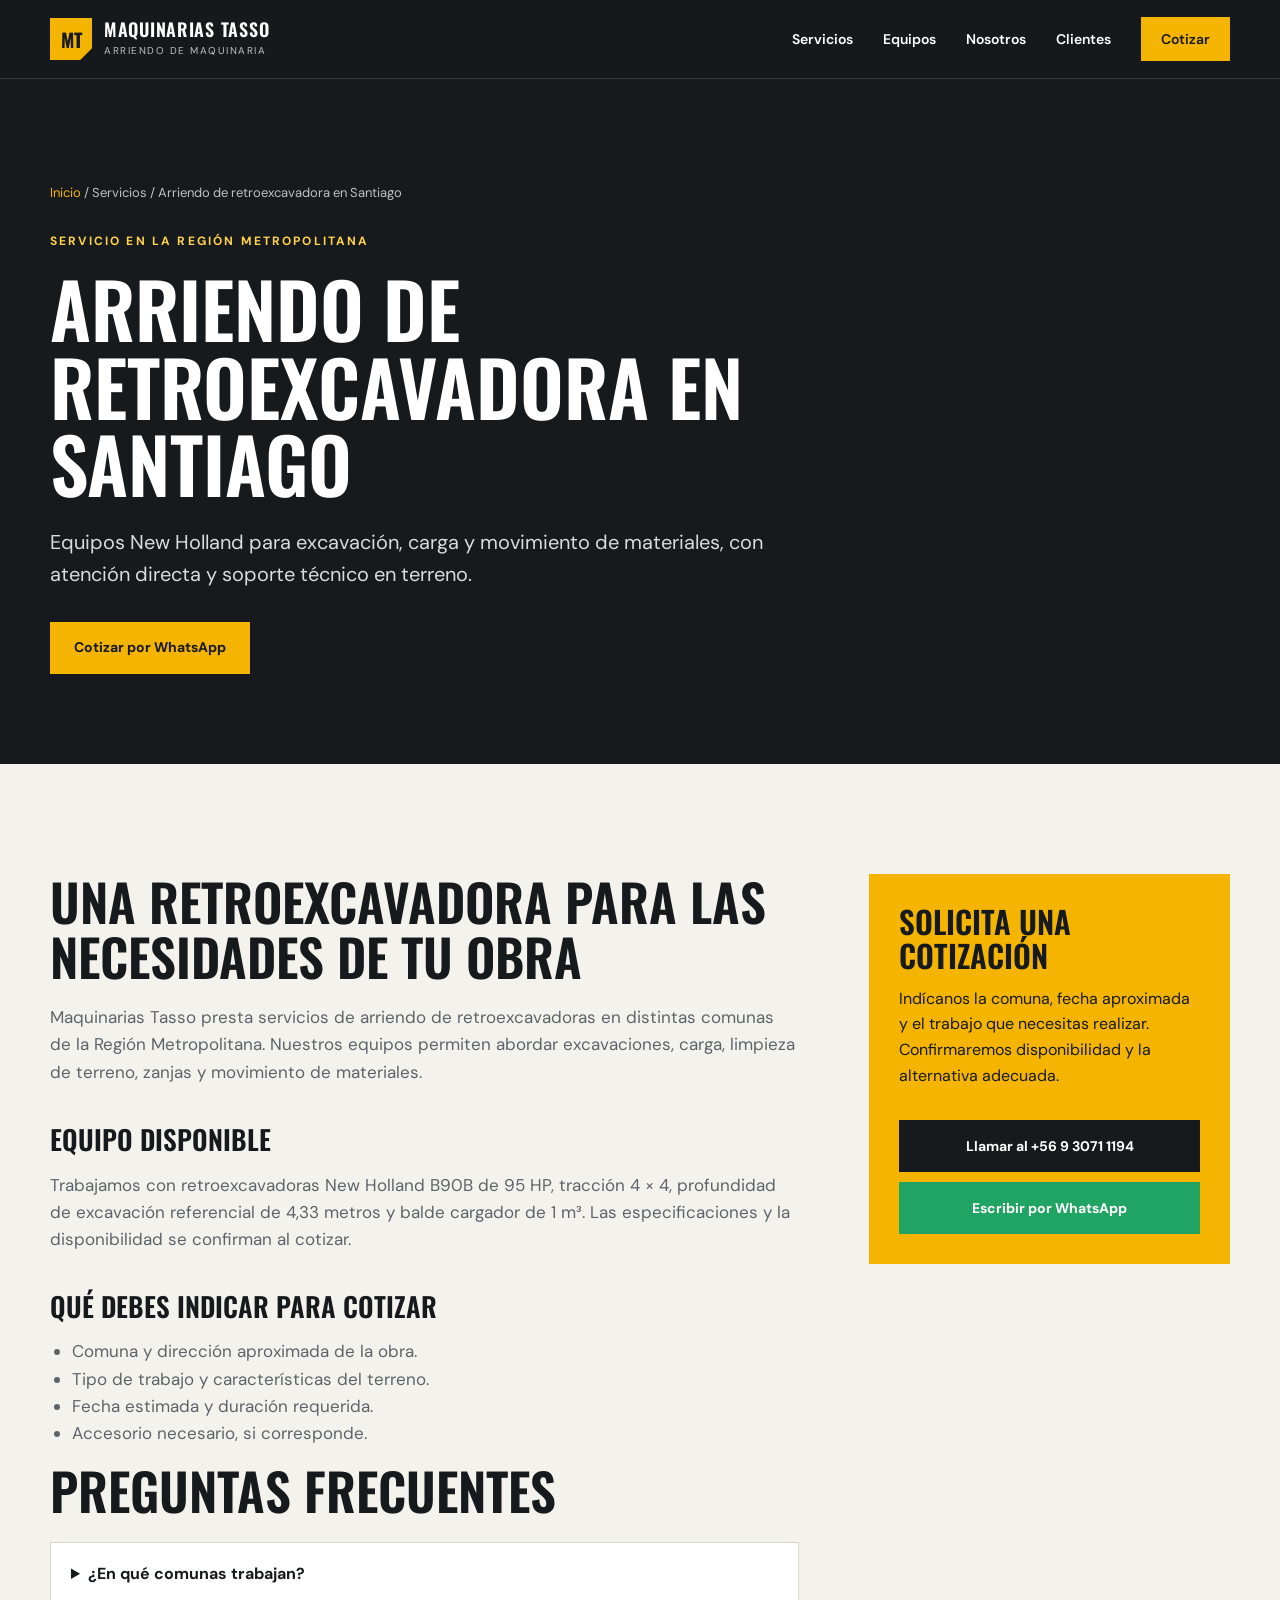
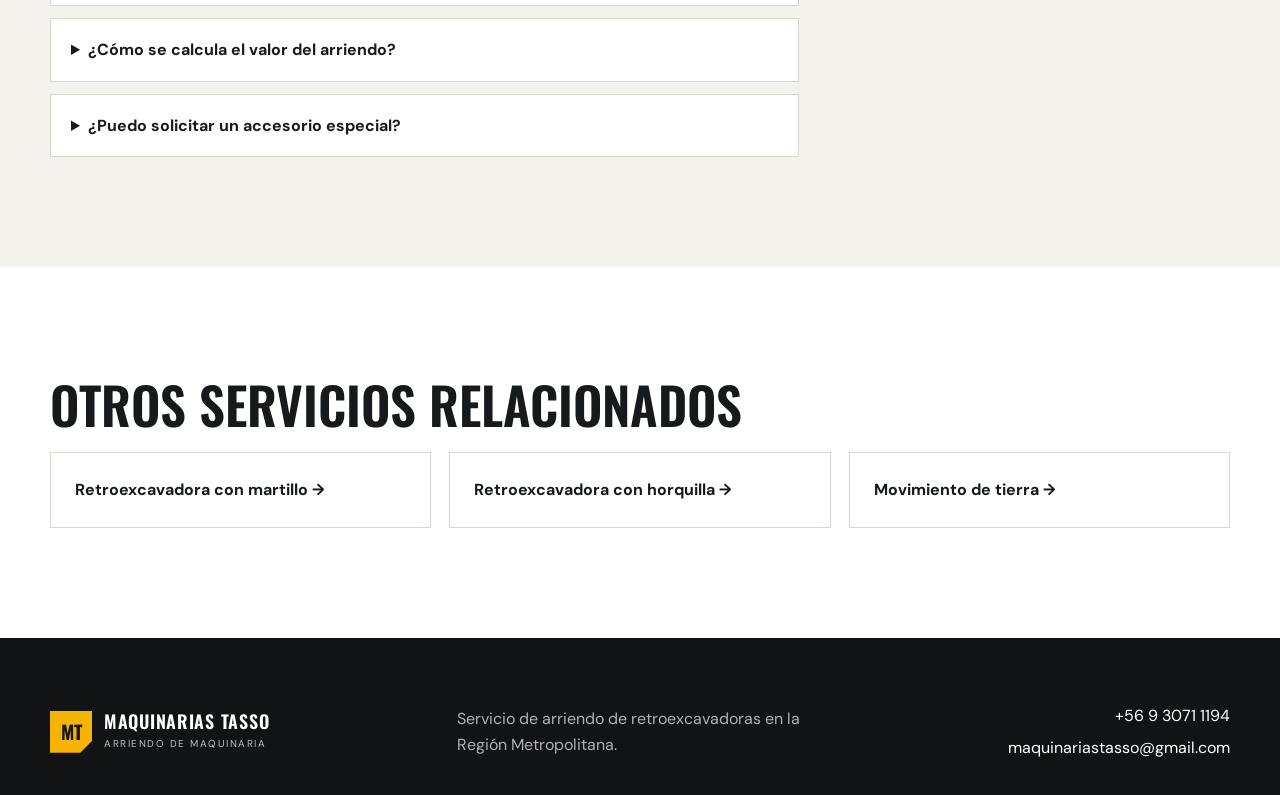
==== arriendo-retroexcavadora-santiago/index.html @ bdd865bc "Crea arriendo-retroexcavadora-santiago" ====
<!doctype html>
<html lang="es-CL">
<head>
  <meta charset="utf-8">
  <meta name="viewport" content="width=device-width, initial-scale=1">
  <title>Arriendo de retroexcavadora en Santiago | Maquinarias Tasso</title>
  <meta name="description" content="Arriendo de retroexcavadora en Santiago y la Región Metropolitana para excavación, carga y apoyo en obras. Cotiza directamente con Maquinarias Tasso.">
  <meta name="robots" content="index,follow">
  <meta name="theme-color" content="#171a1d">
  <link rel="icon" href="../assets/favicon.svg" type="image/svg+xml">
  <link rel="canonical" href="https://maquinariastasso.cl/arriendo-retroexcavadora-santiago/">
  <meta property="og:title" content="Arriendo de retroexcavadora en Santiago | Maquinarias Tasso">
  <meta property="og:description" content="Arriendo de retroexcavadora en Santiago y la Región Metropolitana para excavación, carga y apoyo en obras. Cotiza directamente con Maquinarias Tasso.">
  <meta property="og:type" content="website">
  <meta property="og:url" content="https://maquinariastasso.cl/arriendo-retroexcavadora-santiago/">
  <meta property="og:image" content="https://maquinariastasso.cl/assets/retroexcavadora-portada-censurada.webp">
  <link rel="preconnect" href="https://fonts.googleapis.com">
  <link rel="preconnect" href="https://fonts.gstatic.com" crossorigin>
  <link href="https://fonts.googleapis.com/css2?family=DM+Sans:wght@400;500;600;700&family=Oswald:wght@500;600;700&display=swap" rel="stylesheet">
  <link rel="stylesheet" href="../styles.css?v=20260804-10">
  <script type="application/ld+json">
  {"@context":"https://schema.org","@type":"Service","name":"Arriendo de retroexcavadora en Santiago","description":"Arriendo de retroexcavadora en Santiago y la Región Metropolitana para excavación, carga y apoyo en obras. Cotiza directamente con Maquinarias Tasso.","url":"https://maquinariastasso.cl/arriendo-retroexcavadora-santiago/","areaServed":{"@type":"AdministrativeArea","name":"Región Metropolitana de Santiago"},"provider":{"@type":"LocalBusiness","@id":"https://maquinariastasso.cl/#empresa","name":"Maquinarias Tasso","telephone":"+56930711194","email":"maquinariastasso@gmail.com"}}
  </script>
</head>
<body>
  <header class="site-header">
    <div class="container nav-wrap">
      <a class="brand" href="/" aria-label="Maquinarias Tasso, inicio"><span class="brand-mark">MT</span><span><strong>Maquinarias Tasso</strong><small>Arriendo de maquinaria</small></span></a>
      <nav aria-label="Navegación principal"><a href="/#servicios">Servicios</a><a href="/#equipos">Equipos</a><a href="/#nosotros">Nosotros</a><a href="/#clientes">Clientes</a><a class="nav-cta" href="/#contacto">Cotizar</a></nav>
    </div>
  </header>
  <main>
    <section class="service-hero">
      <div class="container">
        <p class="breadcrumbs"><a href="/">Inicio</a> / Servicios / Arriendo de retroexcavadora en Santiago</p>
        <p class="eyebrow">Servicio en la Región Metropolitana</p>
        <h1>Arriendo de retroexcavadora en Santiago</h1>
        <p class="lead">Equipos New Holland para excavación, carga y movimiento de materiales, con atención directa y soporte técnico en terreno.</p>
        <a class="button button-primary" href="https://wa.me/56930711194?text=Hola%2C%20quiero%20cotizar%20Arriendo%20de%20retroexcavadora%20en%20Santiago." target="_blank" rel="noopener">Cotizar por WhatsApp</a>
      </div>
    </section>
    <section class="section">
      <div class="container service-layout">
        <article class="service-copy">
          <h2>Una retroexcavadora para las necesidades de tu obra</h2><p>Maquinarias Tasso presta servicios de arriendo de retroexcavadoras en distintas comunas de la Región Metropolitana. Nuestros equipos permiten abordar excavaciones, carga, limpieza de terreno, zanjas y movimiento de materiales.</p><h3>Equipo disponible</h3><p>Trabajamos con retroexcavadoras New Holland B90B de 95 HP, tracción 4 × 4, profundidad de excavación referencial de 4,33 metros y balde cargador de 1 m³. Las especificaciones y la disponibilidad se confirman al cotizar.</p><h3>Qué debes indicar para cotizar</h3><ul><li>Comuna y dirección aproximada de la obra.</li><li>Tipo de trabajo y características del terreno.</li><li>Fecha estimada y duración requerida.</li><li>Accesorio necesario, si corresponde.</li></ul>
          <h2>Preguntas frecuentes</h2>
          <div class="faq-list">
            <details><summary>¿En qué comunas trabajan?</summary><p>La cobertura es la Región Metropolitana y se confirma según ubicación y disponibilidad.</p></details>
            <details><summary>¿Cómo se calcula el valor del arriendo?</summary><p>Depende del lugar, duración, tipo de trabajo y configuración requerida. Envíanos esos datos para preparar una cotización.</p></details>
            <details><summary>¿Puedo solicitar un accesorio especial?</summary><p>Sí. Consulta por martillo hidráulico, horquilla y tercera función según disponibilidad.</p></details>
          </div>
        </article>
        <aside class="quote-panel">
          <h2>Solicita una cotización</h2>
          <p>Indícanos la comuna, fecha aproximada y el trabajo que necesitas realizar. Confirmaremos disponibilidad y la alternativa adecuada.</p>
          <a class="button button-dark" href="tel:+56930711194">Llamar al +56 9 3071 1194</a>
          <a class="button button-whatsapp" href="https://wa.me/56930711194" target="_blank" rel="noopener">Escribir por WhatsApp</a>
        </aside>
      </div>
    </section>
    <section class="section related-services">
      <div class="container">
        <h2>Otros servicios relacionados</h2>
        <div class="related-grid"><a href="/retroexcavadora-con-martillo/">Retroexcavadora con martillo →</a><a href="/retroexcavadora-con-horquilla/">Retroexcavadora con horquilla →</a><a href="/movimiento-de-tierra-santiago/">Movimiento de tierra →</a></div>
      </div>
    </section>
  </main>
  <footer><div class="container footer-grid"><div class="brand"><span class="brand-mark">MT</span><span><strong>Maquinarias Tasso</strong><small>Arriendo de maquinaria</small></span></div><p>Servicio de arriendo de retroexcavadoras en la Región Metropolitana.</p><div><a href="tel:+56930711194">+56 9 3071 1194</a><a href="mailto:maquinariastasso@gmail.com">maquinariastasso@gmail.com</a></div></div></footer>
</body>
</html>
---- styles.css ----
:root{--ink:#171a1d;--muted:#5d6469;--yellow:#f4b400;--yellow-2:#ffd34d;--paper:#f4f2ed;--white:#fff;--green:#1fa463;--line:#d9d7d0;--max:1180px}*{box-sizing:border-box}html{scroll-behavior:smooth;scroll-padding-top:84px}body{margin:0;color:var(--ink);font-family:"DM Sans",sans-serif;background:var(--paper);line-height:1.6}img{max-width:100%;display:block}a{color:inherit;text-decoration:none}.container{width:min(calc(100% - 40px),var(--max));margin:auto}.skip-link{position:absolute;left:-9999px}.skip-link:focus{left:16px;top:12px;z-index:99;background:#fff;padding:10px}.site-header{position:fixed;inset:0 0 auto;z-index:50;background:rgba(23,26,29,.93);color:#fff;border-bottom:1px solid rgba(255,255,255,.13);backdrop-filter:blur(14px)}.nav-wrap{height:78px;display:flex;align-items:center;justify-content:space-between}.brand{display:flex;align-items:center;gap:12px}.brand-mark{display:grid;place-items:center;width:42px;height:42px;background:var(--yellow);color:var(--ink);font:700 19px/1 "Oswald",sans-serif;clip-path:polygon(0 0,100% 0,100% 72%,72% 100%,0 100%)}.brand strong,.brand small{display:block}.brand strong{font:600 18px/1.2 "Oswald",sans-serif;text-transform:uppercase;letter-spacing:.04em}.brand small{font-size:10px;letter-spacing:.15em;text-transform:uppercase;color:#bbc0c3;margin-top:3px}nav{display:flex;align-items:center;gap:30px}nav a{font-size:14px;font-weight:600}nav a:not(.nav-cta):hover{color:var(--yellow)}.nav-cta{background:var(--yellow);color:var(--ink);padding:11px 20px}.menu-toggle{display:none;color:#fff;background:none;border:1px solid #666;padding:8px 12px}.hero{height:max(720px,100vh);min-height:720px;position:relative;color:#fff;display:flex;align-items:center;overflow:hidden}.hero-image,.hero-overlay{position:absolute;inset:0}.hero-image{background:url("assets/retroexcavadora-new-holland.jpg") center/cover}.hero-overlay{background:linear-gradient(90deg,rgba(10,12,14,.93) 0%,rgba(10,12,14,.65) 50%,rgba(10,12,14,.1) 100%),linear-gradient(0deg,rgba(10,12,14,.75),transparent 45%)}.hero-content{position:relative;z-index:2;padding:105px 0 170px}.eyebrow{margin:0 0 18px;color:var(--yellow-2);font-size:12px;font-weight:700;text-transform:uppercase;letter-spacing:.18em}.eyebrow.dark{color:#8a6500}.hero h1,.section h2,.contact h2{font-family:"Oswald",sans-serif;text-transform:uppercase;line-height:1.02;margin:0}.hero h1{font-size:clamp(52px,7.4vw,100px);max-width:850px;letter-spacing:-.025em}.hero-lead{max-width:650px;font-size:clamp(18px,2vw,22px);color:#e0e2e3;margin:24px 0 32px}.hero-actions{display:flex;gap:12px;flex-wrap:wrap}.button{display:inline-flex;align-items:center;justify-content:center;min-height:52px;padding:13px 24px;font-weight:700;border:0;cursor:pointer;font:700 14px/1.2 "DM Sans",sans-serif}.button-primary{background:var(--yellow);color:var(--ink)}.button-primary:hover{background:var(--yellow-2)}.button-whatsapp{background:var(--green);color:#fff}.phone-link{display:inline-block;margin-top:18px;font:600 18px "Oswald",sans-serif;letter-spacing:.04em}.hero-stats{position:absolute;z-index:3;bottom:0;left:50%;transform:translateX(-50%);display:grid;grid-template-columns:repeat(3,1fr);background:var(--yellow);color:var(--ink)}.hero-stats div{padding:24px 30px;border-right:1px solid rgba(0,0,0,.18)}.hero-stats div:last-child{border:0}.hero-stats strong,.hero-stats span{display:block}.hero-stats strong{font:600 26px "Oswald",sans-serif;text-transform:uppercase}.hero-stats span{font-size:12px;text-transform:uppercase;letter-spacing:.08em}.section{padding:110px 0}.section-heading{margin-bottom:48px}.section-heading h2,.contact h2{font-size:clamp(38px,5vw,65px);letter-spacing:-.02em}.split-heading,.fleet-heading{display:grid;grid-template-columns:1.35fr .65fr;gap:80px;align-items:end}.split-heading>p,.fleet-heading>p{color:var(--muted);margin:0 0 5px}.service-grid{display:grid;grid-template-columns:repeat(3,1fr);border-top:1px solid var(--line);border-bottom:1px solid var(--line)}.service-grid article{padding:38px 35px 42px 0;border-right:1px solid var(--line);margin-right:35px}.service-grid article:last-child{border:0;margin:0}.number{font:600 13px "Oswald";color:#9b780f}.service-grid h3{font:600 26px/1.15 "Oswald";text-transform:uppercase;margin:28px 0 14px}.service-grid p{color:var(--muted);margin:0}.fleet{background:var(--ink);color:#fff}.fleet-heading>p{color:#b8bdc0}.fleet-grid{display:grid;grid-template-columns:1.35fr .65fr;gap:24px}.machine-card{background:#24282c}.machine-card img{width:100%;height:290px;object-fit:cover}.machine-card.featured img{height:390px}.machine-body{padding:30px}.machine-type{color:var(--yellow);font-size:11px;text-transform:uppercase;letter-spacing:.18em;font-weight:700}.machine-body h3{font:600 31px/1.1 "Oswald";text-transform:uppercase;margin:8px 0 20px}.machine-body>p:not(.machine-type){color:#bfc4c6}.machine-body ul{list-style:none;padding:0;margin:0 0 20px;display:grid;grid-template-columns:1fr 1fr;gap:0 24px}.machine-body li{display:flex;justify-content:space-between;padding:9px 0;border-bottom:1px solid #3b4044;font-size:13px}.machine-body li span{color:#c5c9cb}.machine-body a,.text-link{color:var(--yellow);font-weight:700}.catalog-note{font-size:13px;color:#bfc4c6;margin:28px 0 0}.about-grid{display:grid;grid-template-columns:1fr 1fr;gap:90px;align-items:center}.about-image{position:relative}.about-image img{width:100%;height:570px;object-fit:cover}.about-image>span{position:absolute;right:-24px;bottom:-24px;width:150px;height:150px;background:var(--yellow);display:grid;place-content:center;text-align:center;font:500 18px/1.2 "Oswald";text-transform:uppercase}.about-image strong{font-size:39px}.about-copy h2{font-size:clamp(38px,5vw,62px)}.about-copy p{color:var(--muted);font-size:17px}.about-copy .text-link{display:inline-block;margin-top:12px;color:#735600}.clients{background:#fff}.centered{text-align:center}.centered h2{max-width:680px;margin:auto}.logo-row{display:flex;justify-content:center;gap:24px;flex-wrap:wrap}.logo-card{width:230px;height:130px;border:1px solid #e5e3dd;display:grid;place-items:center;padding:22px}.logo-card img{max-height:75px;max-width:170px}.contact{background:var(--yellow);padding:110px 0}.contact .eyebrow{color:#6e5200}.contact-grid{display:grid;grid-template-columns:.9fr 1.1fr;gap:90px}.contact-grid>div>p:not(.eyebrow){font-size:18px;max-width:510px}.contact-options{display:grid;gap:14px;margin-top:36px}.contact-options a{border-top:1px solid rgba(0,0,0,.22);padding-top:12px}.contact-options small,.contact-options strong{display:block}.contact-options small{text-transform:uppercase;font-size:10px;letter-spacing:.15em}.contact-options strong{font:600 22px "Oswald"}form{background:#fff;padding:38px;display:grid;grid-template-columns:1fr 1fr;gap:18px}label{display:grid;gap:7px;font-size:12px;font-weight:700;text-transform:uppercase;letter-spacing:.06em}label:last-of-type,form button,.form-note{grid-column:1/-1}input,textarea{width:100%;border:1px solid #d9d9d6;padding:13px;font:400 16px "DM Sans";background:#fafaf8}textarea{resize:vertical}.form-note{font-size:11px;color:var(--muted);margin:0}footer{background:#111315;color:#fff;padding:52px 0 22px}.footer-grid{display:grid;grid-template-columns:1fr 1fr 1fr;gap:40px;align-items:center}.footer-grid p{color:#aeb3b6}.footer-grid>div:last-child{display:grid;gap:6px;text-align:right}.footer-bottom{border-top:1px solid #33383b;margin-top:35px;padding-top:20px;display:flex;justify-content:space-between;color:#898f93;font-size:12px}.floating-whatsapp{position:fixed;z-index:45;right:20px;bottom:20px;width:58px;height:58px;border-radius:50%;display:grid;place-items:center;background:var(--green);color:#fff;font-weight:800;box-shadow:0 8px 30px rgba(0,0,0,.25)}@media(max-width:850px){nav{position:absolute;top:78px;left:0;right:0;background:#171a1d;padding:24px 20px;display:none;flex-direction:column;align-items:stretch;gap:0}nav.open{display:flex}nav a{padding:13px 0;border-bottom:1px solid #34383b}.nav-cta{padding:13px;margin-top:12px;text-align:center}.menu-toggle{display:block}.hero{min-height:760px}.hero-overlay{background:linear-gradient(90deg,rgba(10,12,14,.92),rgba(10,12,14,.48))}.hero-content{padding-bottom:195px}.hero-stats div{padding:18px 14px}.hero-stats strong{font-size:20px}.split-heading,.fleet-heading,.about-grid,.contact-grid{grid-template-columns:1fr;gap:34px}.service-grid{grid-template-columns:1fr}.service-grid article{border-right:0;border-bottom:1px solid var(--line);margin:0;padding:28px 0}.fleet-grid{grid-template-columns:1fr}.machine-card.featured img,.machine-card img{height:300px}.about-image img{height:440px}.about-image>span{right:0}.footer-grid{grid-template-columns:1fr;text-align:center}.footer-grid .brand{justify-content:center}.footer-grid>div:last-child{text-align:center}}@media(max-width:560px){.container{width:min(calc(100% - 28px),var(--max))}.brand strong{font-size:16px}.brand small{display:none}.hero{min-height:810px}.hero h1{font-size:49px}.hero-actions .button{width:100%}.hero-stats{grid-template-columns:1fr 1fr}.hero-stats div:last-child{grid-column:1/-1;border-top:1px solid rgba(0,0,0,.18)}.section,.contact{padding:76px 0}.service-grid{border-bottom:0}.fleet-grid{margin-left:-14px;margin-right:-14px}.machine-body ul{grid-template-columns:1fr}form{padding:25px;grid-template-columns:1fr}.contact-options strong{font-size:18px;overflow-wrap:anywhere}.footer-bottom{gap:20px}.floating-whatsapp{width:52px;height:52px}}
.hero-content{padding-bottom:225px}.phone-link{display:block;width:max-content}.floating-whatsapp{width:62px;height:62px;font-size:0;transition:transform .2s ease,background .2s ease}.floating-whatsapp::after{content:"";position:absolute;left:7px;bottom:1px;width:17px;height:17px;background:var(--green);clip-path:polygon(0 0,100% 0,0 100%);transform:rotate(-10deg)}.floating-whatsapp:hover{transform:translateY(-3px);background:#188a53}.floating-whatsapp:hover::after{background:#188a53}.floating-whatsapp svg{position:relative;z-index:1;width:39px;height:39px;overflow:visible}.floating-whatsapp .bubble{fill:none;stroke:#fff;stroke-width:2.2;stroke-linejoin:round}.floating-whatsapp .phone{fill:#fff}@media(max-width:850px){.hero{min-height:810px}.hero-content{padding-bottom:265px}}@media(max-width:560px){.hero{min-height:880px}.hero-content{padding-bottom:290px}.floating-whatsapp{width:56px;height:56px}}
.hero{display:block;height:auto;min-height:0;padding-top:78px}.hero-content{padding:80px 0 55px}.hero-stats{position:relative;left:auto;bottom:auto;transform:none;margin:0 auto}.phone-link{position:relative;z-index:4;margin-bottom:0}.floating-whatsapp{border:none;outline:none}.floating-whatsapp svg{display:block}@media(max-width:850px){.hero{min-height:0}.hero-content{padding:72px 0 55px}.hero-stats{position:relative;left:auto;bottom:auto;transform:none}}@media(max-width:560px){.hero{min-height:0}.hero-content{padding:62px 0 48px}.hero-stats{position:relative}}
.floating-whatsapp::after{display:none}.floating-whatsapp img{display:block;width:36px;height:36px;position:relative;z-index:2}
.hero{
  background:#111315;
}
.hero-image{
  display:block;
  position:absolute;
  inset:0;
  z-index:0;
  width:100%;
  height:100%;
  max-width:none;
  object-fit:cover;
  object-position:center center;
}
.hero::before{
  content:"";
  position:absolute;
  inset:0;
  z-index:1;
  background:
    linear-gradient(90deg,rgba(10,12,14,.93) 0%,rgba(10,12,14,.65) 50%,rgba(10,12,14,.1) 100%),
    linear-gradient(0deg,rgba(10,12,14,.75),transparent 45%);
  pointer-events:none;
}
.hero-overlay{display:none}
@media(max-width:850px){
  .hero::before{background:linear-gradient(90deg,rgba(10,12,14,.92),rgba(10,12,14,.48))}
}
.hero h1{font-size:clamp(38px,5vw,65px);max-width:780px}
.logo-row{display:grid;grid-template-columns:repeat(3,minmax(0,1fr));gap:20px;max-width:960px;margin:0 auto}
.logo-card{width:auto;height:165px;padding:22px 28px;background:#fff}
.logo-card img{width:auto;height:auto;max-width:230px;max-height:105px;object-fit:contain}
.logo-card-cypco img{max-height:132px;max-width:210px}
.logo-card-square img{max-height:118px}
.logo-card-wide img{max-width:245px;max-height:92px}
.logo-card-dpc img{max-width:220px;max-height:100px}
@media(max-width:850px){.logo-row{grid-template-columns:repeat(2,minmax(0,1fr))}}
@media(max-width:420px){.logo-row{grid-template-columns:1fr}.logo-card{height:150px}}
.accessory-gallery{display:grid;grid-template-rows:1fr 1fr;gap:2px;height:390px;overflow:hidden;background:#171a1d}
.accessory-gallery img{width:100%;height:100%;min-height:0;object-fit:cover}
.accessory-photo-hammer{object-position:center 49%}
.accessory-photo-fork{object-position:58% 52%}
@media(max-width:850px){.accessory-gallery{height:500px}.accessory-gallery img{height:100%}}
@media(max-width:560px){.accessory-gallery{height:420px}}
.accessory-gallery{grid-template-rows:minmax(0,3fr) minmax(0,2fr);height:500px}
.accessory-gallery .accessory-photo-hammer{object-fit:contain;object-position:center;background:#171a1d}
@media(max-width:850px){.accessory-gallery{grid-template-columns:repeat(2,minmax(0,1fr));grid-template-rows:1fr;height:auto}.accessory-gallery img{height:auto;aspect-ratio:4/3}}
@media(max-width:560px){.accessory-gallery{grid-template-columns:1fr}.accessory-gallery .accessory-photo-fork{height:230px;aspect-ratio:auto}}

/* Páginas de servicios y enlaces internos */
.service-page-links{display:grid;grid-template-columns:repeat(2,minmax(0,1fr));gap:14px;margin-top:34px}
.service-page-links a{display:flex;justify-content:space-between;gap:20px;align-items:center;background:#fff;border:1px solid var(--line);padding:20px 22px}
.service-page-links a:hover{border-color:#b98700;transform:translateY(-2px)}
.service-page-links strong{font:600 18px/1.2 "Oswald",sans-serif;text-transform:uppercase}
.service-page-links span{color:#735600;font-size:13px;font-weight:700;white-space:nowrap}
.service-hero{padding:170px 0 90px;background:#171a1d;color:#fff}
.service-hero .breadcrumbs{font-size:13px;color:#bcc1c4;margin-bottom:28px}
.service-hero .breadcrumbs a{color:var(--yellow)}
.service-hero h1{font:600 clamp(42px,6vw,76px)/1.02 "Oswald",sans-serif;text-transform:uppercase;max-width:900px;margin:0}
.service-hero .lead{max-width:760px;font-size:20px;color:#d9dcde;margin:24px 0 32px}
.service-layout{display:grid;grid-template-columns:minmax(0,1.35fr) minmax(280px,.65fr);gap:70px;align-items:start}
.service-copy h2,.related-services h2{font:600 clamp(32px,4vw,52px)/1.08 "Oswald",sans-serif;text-transform:uppercase;margin:0 0 20px}
.service-copy h3{font:600 27px/1.15 "Oswald",sans-serif;text-transform:uppercase;margin:38px 0 12px}
.service-copy p,.service-copy li{color:var(--muted);font-size:17px}
.service-copy ul{padding-left:22px}
.quote-panel{position:sticky;top:110px;background:var(--yellow);padding:30px}
.quote-panel h2{font:600 31px/1.1 "Oswald",sans-serif;text-transform:uppercase;margin:0 0 14px}
.quote-panel p{margin:0 0 22px}
.quote-panel .button{width:100%;margin-top:10px}
.quote-panel .button-dark{background:#171a1d;color:#fff}
.faq-list{display:grid;gap:12px;margin-top:24px}
.faq-list details{background:#fff;border:1px solid var(--line);padding:18px 20px}
.faq-list summary{cursor:pointer;font-weight:700}
.faq-list p{margin-bottom:0;font-size:15px}
.related-services{background:#fff}
.related-grid{display:grid;grid-template-columns:repeat(3,1fr);gap:18px}
.related-grid a{border:1px solid var(--line);padding:24px;font-weight:700}
.related-grid a:hover{border-color:#b98700}
@media(max-width:850px){.service-page-links,.service-layout,.related-grid{grid-template-columns:1fr}.quote-panel{position:static}.service-hero{padding:135px 0 70px}}
@media(max-width:560px){.service-page-links a{align-items:flex-start;flex-direction:column;gap:7px}.service-hero .lead{font-size:18px}}
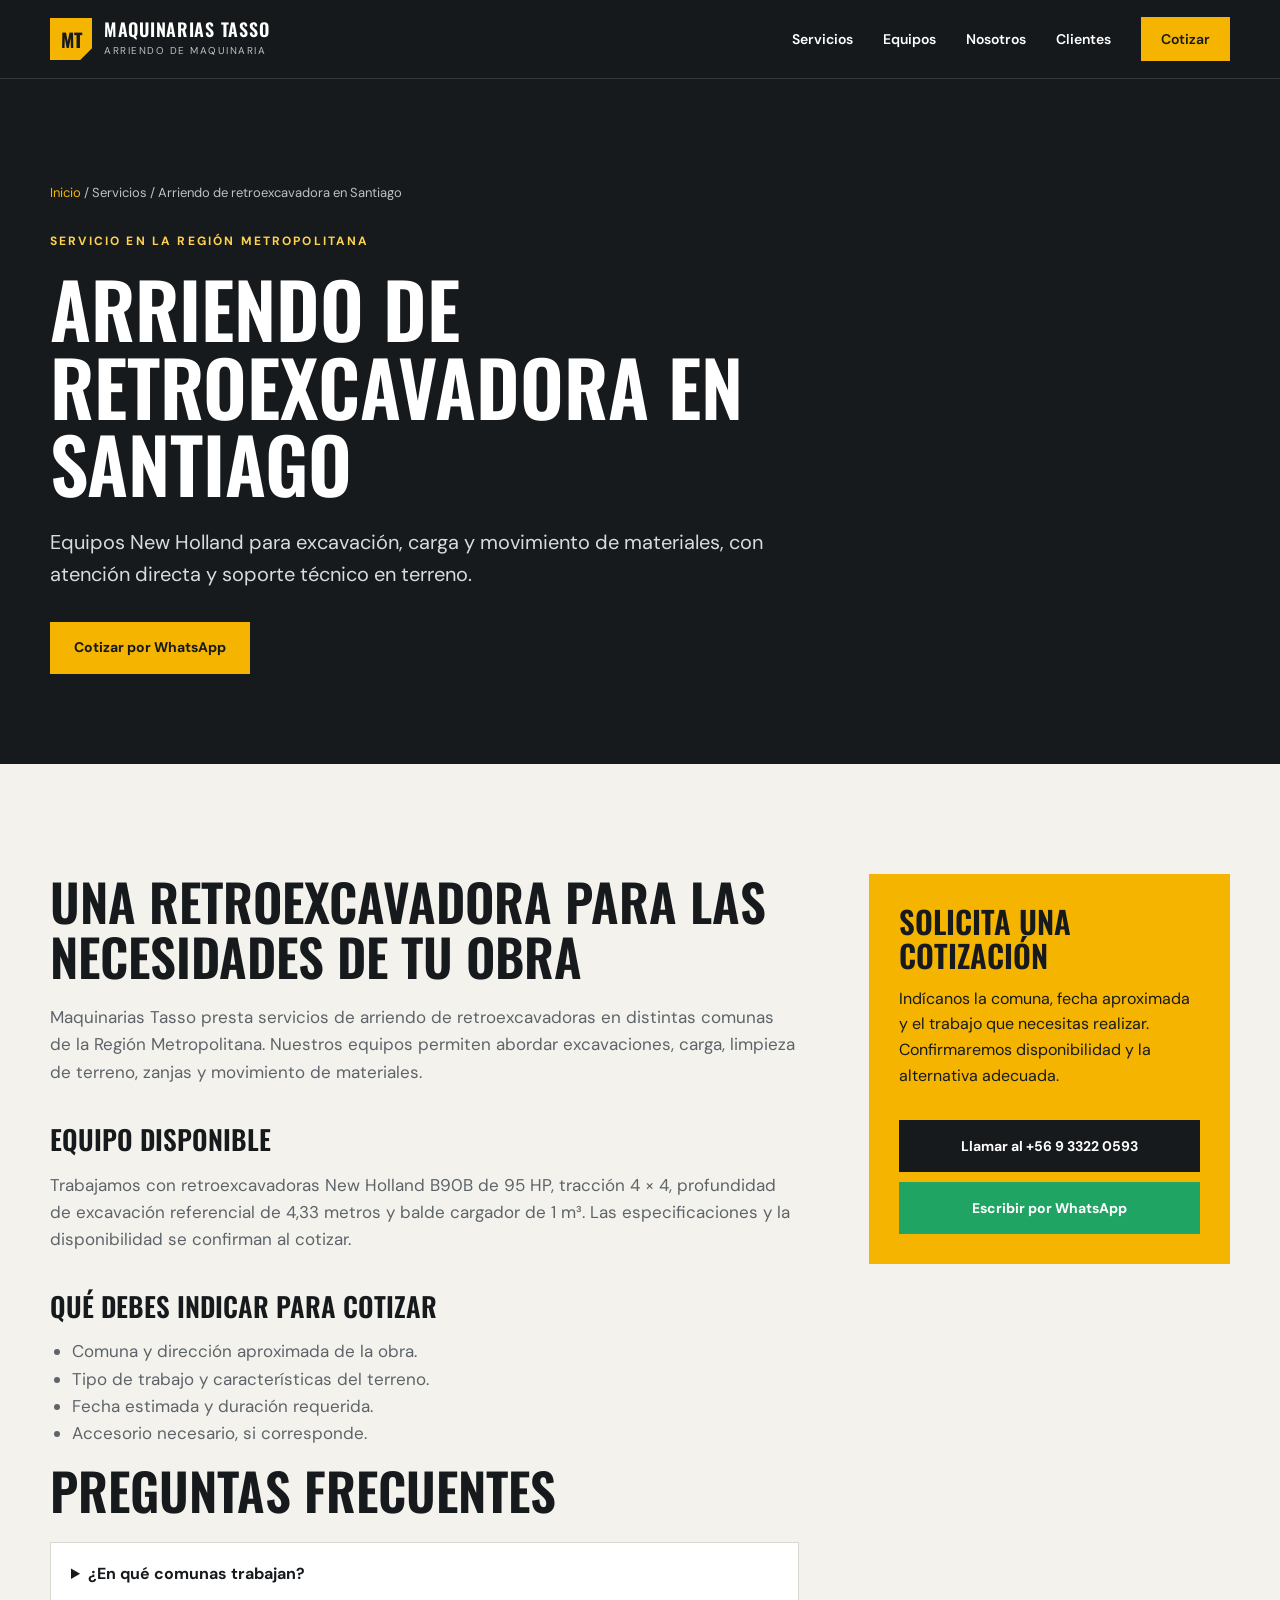
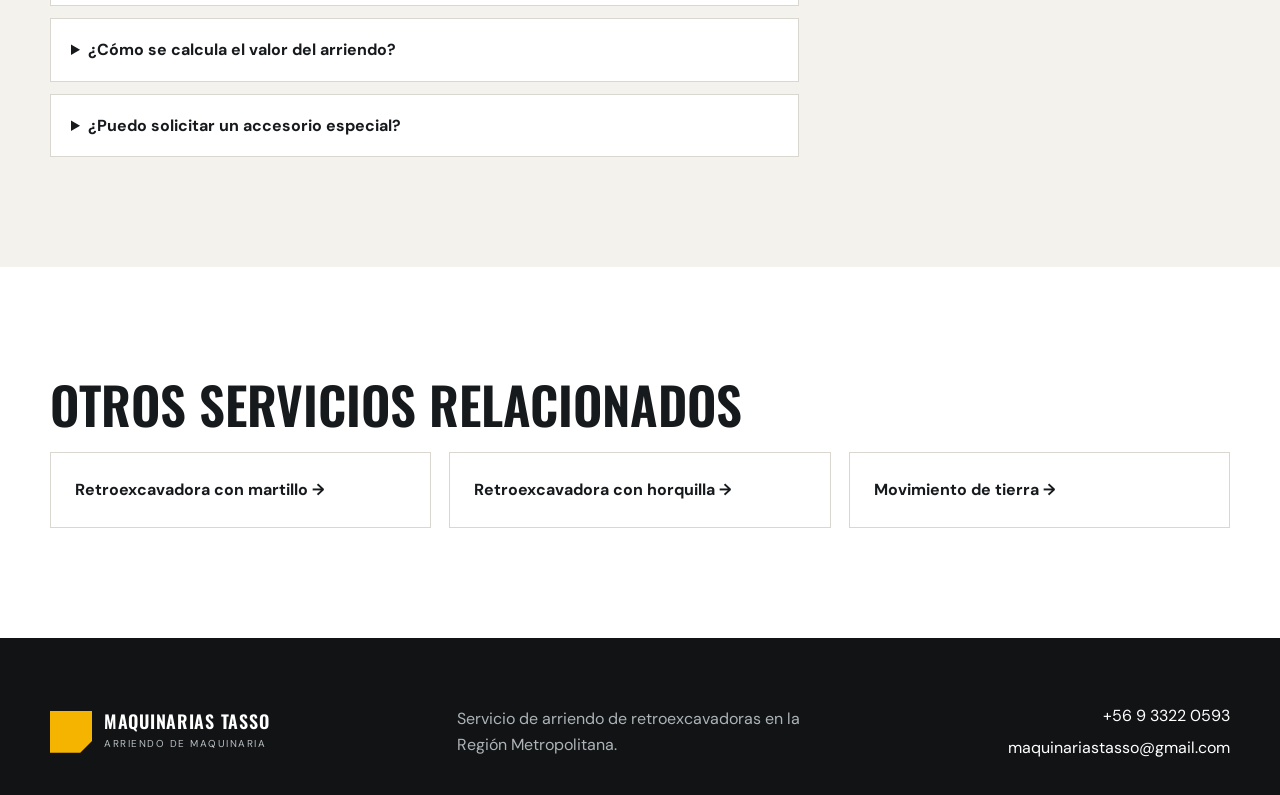
==== commit 6384d1fd: "Actualiza teléfono de contacto en arriendo-retroexcavadora-santiago/index.html" ====
--- a/arriendo-retroexcavadora-santiago/index.html
+++ b/arriendo-retroexcavadora-santiago/index.html
@@ -19,7 +19,7 @@
   <link href="https://fonts.googleapis.com/css2?family=DM+Sans:wght@400;500;600;700&family=Oswald:wght@500;600;700&display=swap" rel="stylesheet">
   <link rel="stylesheet" href="../styles.css?v=20260804-10">
   <script type="application/ld+json">
-  {"@context":"https://schema.org","@type":"Service","name":"Arriendo de retroexcavadora en Santiago","description":"Arriendo de retroexcavadora en Santiago y la Región Metropolitana para excavación, carga y apoyo en obras. Cotiza directamente con Maquinarias Tasso.","url":"https://maquinariastasso.cl/arriendo-retroexcavadora-santiago/","areaServed":{"@type":"AdministrativeArea","name":"Región Metropolitana de Santiago"},"provider":{"@type":"LocalBusiness","@id":"https://maquinariastasso.cl/#empresa","name":"Maquinarias Tasso","telephone":"+56930711194","email":"maquinariastasso@gmail.com"}}
+  {"@context":"https://schema.org","@type":"Service","name":"Arriendo de retroexcavadora en Santiago","description":"Arriendo de retroexcavadora en Santiago y la Región Metropolitana para excavación, carga y apoyo en obras. Cotiza directamente con Maquinarias Tasso.","url":"https://maquinariastasso.cl/arriendo-retroexcavadora-santiago/","areaServed":{"@type":"AdministrativeArea","name":"Región Metropolitana de Santiago"},"provider":{"@type":"LocalBusiness","@id":"https://maquinariastasso.cl/#empresa","name":"Maquinarias Tasso","telephone":"+56933220593","email":"maquinariastasso@gmail.com"}}
   </script>
 </head>
 <body>
@@ -36,7 +36,7 @@
         <p class="eyebrow">Servicio en la Región Metropolitana</p>
         <h1>Arriendo de retroexcavadora en Santiago</h1>
         <p class="lead">Equipos New Holland para excavación, carga y movimiento de materiales, con atención directa y soporte técnico en terreno.</p>
-        <a class="button button-primary" href="https://wa.me/56930711194?text=Hola%2C%20quiero%20cotizar%20Arriendo%20de%20retroexcavadora%20en%20Santiago." target="_blank" rel="noopener">Cotizar por WhatsApp</a>
+        <a class="button button-primary" href="https://wa.me/56933220593?text=Hola%2C%20quiero%20cotizar%20Arriendo%20de%20retroexcavadora%20en%20Santiago." target="_blank" rel="noopener">Cotizar por WhatsApp</a>
       </div>
     </section>
     <section class="section">
@@ -53,8 +53,8 @@
         <aside class="quote-panel">
           <h2>Solicita una cotización</h2>
           <p>Indícanos la comuna, fecha aproximada y el trabajo que necesitas realizar. Confirmaremos disponibilidad y la alternativa adecuada.</p>
-          <a class="button button-dark" href="tel:+56930711194">Llamar al +56 9 3071 1194</a>
-          <a class="button button-whatsapp" href="https://wa.me/56930711194" target="_blank" rel="noopener">Escribir por WhatsApp</a>
+          <a class="button button-dark" href="tel:+56933220593">Llamar al +56 9 3322 0593</a>
+          <a class="button button-whatsapp" href="https://wa.me/56933220593" target="_blank" rel="noopener">Escribir por WhatsApp</a>
         </aside>
       </div>
     </section>
@@ -65,6 +65,6 @@
       </div>
     </section>
   </main>
-  <footer><div class="container footer-grid"><div class="brand"><span class="brand-mark">MT</span><span><strong>Maquinarias Tasso</strong><small>Arriendo de maquinaria</small></span></div><p>Servicio de arriendo de retroexcavadoras en la Región Metropolitana.</p><div><a href="tel:+56930711194">+56 9 3071 1194</a><a href="mailto:maquinariastasso@gmail.com">maquinariastasso@gmail.com</a></div></div></footer>
+  <footer><div class="container footer-grid"><div class="brand"><span class="brand-mark">MT</span><span><strong>Maquinarias Tasso</strong><small>Arriendo de maquinaria</small></span></div><p>Servicio de arriendo de retroexcavadoras en la Región Metropolitana.</p><div><a href="tel:+56933220593">+56 9 3322 0593</a><a href="mailto:maquinariastasso@gmail.com">maquinariastasso@gmail.com</a></div></div></footer>
 </body>
 </html>
